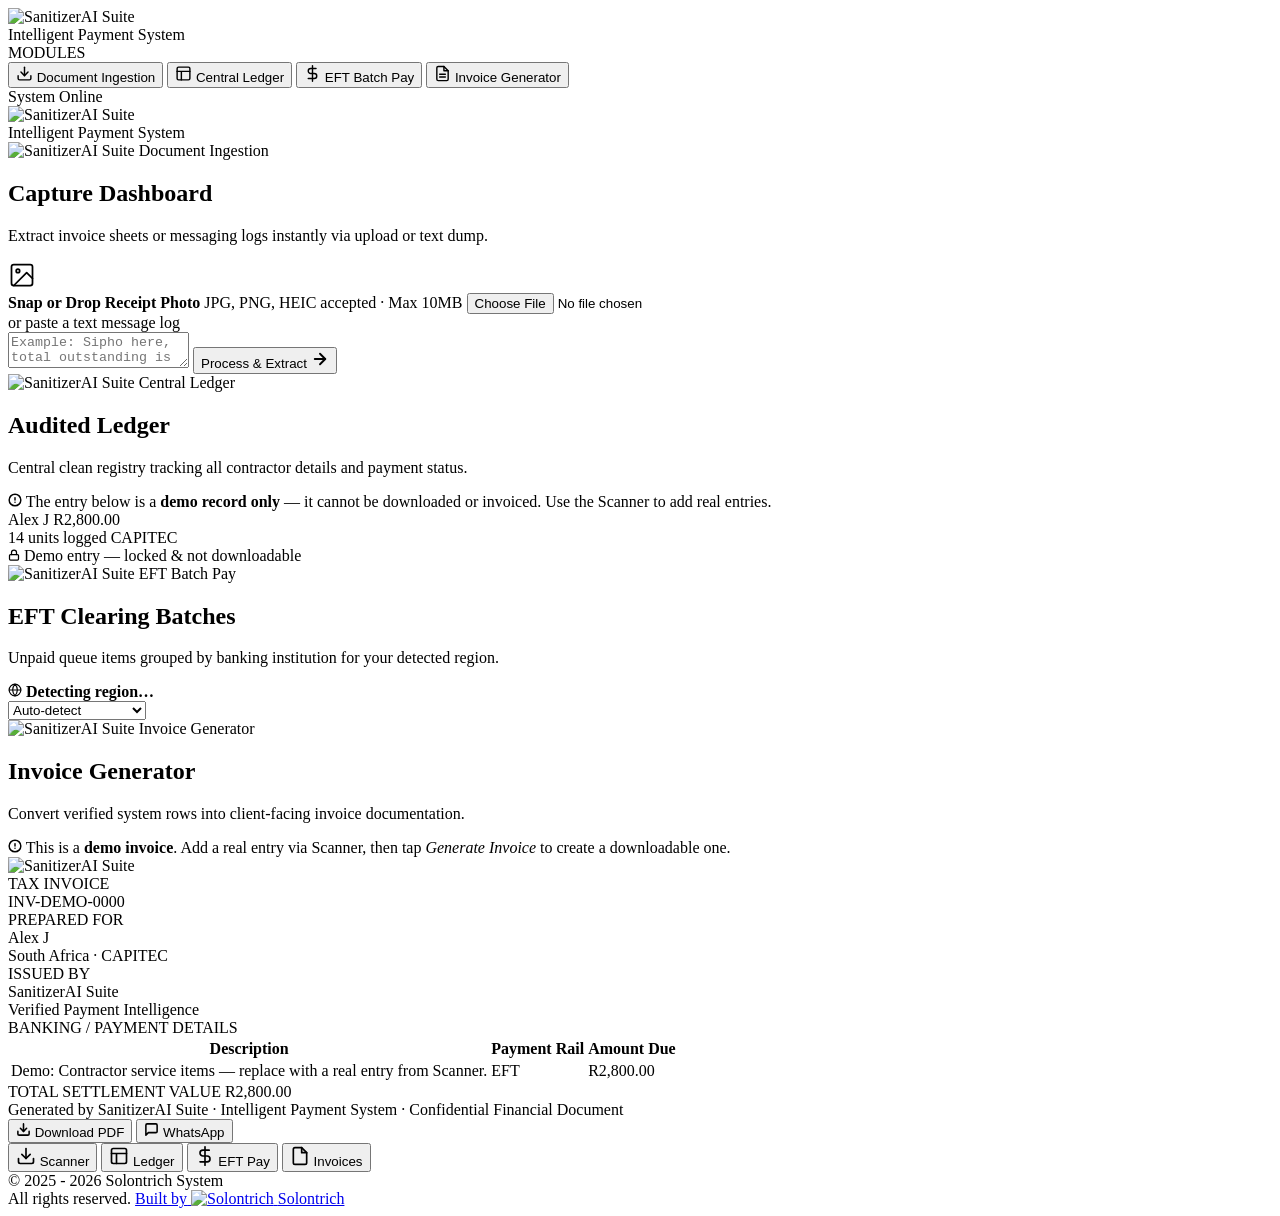
==== index.html @ dc337435 "Add tracker.js script to index.html" ====
<!DOCTYPE html>
<html lang="en">
<head>
    <meta charset="UTF-8">
    <meta name="viewport" content="width=device-width, initial-scale=1.0, maximum-scale=1.0, user-scalable=no">
    <title>SanitizerAI Suite · Intelligent Payment System</title>
    <link rel="stylesheet" href="styles.css">
    <link rel="stylesheet" href="footer.css">
    <link rel="preconnect" href="https://fonts.googleapis.com">
    <link href="https://fonts.googleapis.com/css2?family=DM+Mono:wght@400;500&family=Syne:wght@700;800;900&family=Inter:wght@400;500;600&display=swap" rel="stylesheet">
</head>
<body>

<div class="app-container">

    <!-- DESKTOP SIDEBAR -->
    <nav class="desktop-sidebar">
        <div class="sidebar-logo-wrap">
            <img src="SanitizerAI.png" alt="SanitizerAI Suite" class="sidebar-logo-img">
            <div class="sidebar-slogan">Intelligent Payment System</div>
        </div>

        <div class="sidebar-section-label">MODULES</div>
        <div class="nav-group">
            <button class="nav-btn active" data-target="intake-app">
                <span class="nav-icon">
                    <svg width="17" height="17" viewBox="0 0 24 24" fill="none" stroke="currentColor" stroke-width="2" stroke-linecap="round" stroke-linejoin="round"><path d="M21 15v4a2 2 0 0 1-2 2H5a2 2 0 0 1-2-2v-4"/><polyline points="7 10 12 15 17 10"/><line x1="12" y1="15" x2="12" y2="3"/></svg>
                </span>
                Document Ingestion
            </button>
            <button class="nav-btn" data-target="ledger-app">
                <span class="nav-icon">
                    <svg width="17" height="17" viewBox="0 0 24 24" fill="none" stroke="currentColor" stroke-width="2" stroke-linecap="round" stroke-linejoin="round"><rect x="3" y="3" width="18" height="18" rx="2"/><path d="M3 9h18M9 21V9"/></svg>
                </span>
                Central Ledger
            </button>
            <button class="nav-btn" data-target="payout-app">
                <span class="nav-icon">
                    <svg width="17" height="17" viewBox="0 0 24 24" fill="none" stroke="currentColor" stroke-width="2" stroke-linecap="round" stroke-linejoin="round"><line x1="12" y1="1" x2="12" y2="23"/><path d="M17 5H9.5a3.5 3.5 0 0 0 0 7h5a3.5 3.5 0 0 1 0 7H6"/></svg>
                </span>
                EFT Batch Pay
            </button>
            <button class="nav-btn" data-target="invoice-app">
                <span class="nav-icon">
                    <svg width="17" height="17" viewBox="0 0 24 24" fill="none" stroke="currentColor" stroke-width="2" stroke-linecap="round" stroke-linejoin="round"><path d="M14 2H6a2 2 0 0 0-2 2v16a2 2 0 0 0 2 2h12a2 2 0 0 0 2-2V8z"/><polyline points="14 2 14 8 20 8"/><line x1="16" y1="13" x2="8" y2="13"/><line x1="16" y1="17" x2="8" y2="17"/></svg>
                </span>
                Invoice Generator
            </button>
        </div>

        <div class="sidebar-footer">
            <div class="status-dot-wrapper">
                <span class="status-dot"></span>
                <span class="status-label">System Online</span>
            </div>
        </div>
    </nav>

    <!-- MAIN WORKSPACE -->
    <main class="main-workspace">

        <!-- ============ MOBILE HEADER (logo shown on mobile only) ============ -->
        <div class="mobile-topbar">
            <img src="SanitizerAI.png" alt="SanitizerAI Suite" class="mobile-logo-img">
            <div class="mobile-slogan">Intelligent Payment System</div>
        </div>

        <!-- ============ SCREEN 1: INTAKE ============ -->
        <section id="intake-app" class="app-screen active-screen">
            <div class="screen-header">
                <div class="screen-logo-chip">
                    <img src="Scanner.png" alt="SanitizerAI Suite" class="chip-logo-img">
                    <span class="chip-label">Document Ingestion</span>
                </div>
                <h2>Capture Dashboard</h2>
                <p>Extract invoice sheets or messaging logs instantly via upload or text dump.</p>
            </div>
            <div class="card">
                <label for="file-input" class="upload-zone" id="upload-zone">
                    <div class="upload-icon-wrap">
                        <svg width="28" height="28" viewBox="0 0 24 24" fill="none" stroke="currentColor" stroke-width="1.5" stroke-linecap="round" stroke-linejoin="round"><rect x="3" y="3" width="18" height="18" rx="2"/><circle cx="8.5" cy="8.5" r="1.5"/><polyline points="21 15 16 10 5 21"/></svg>
                    </div>
                    <strong>Snap or Drop Receipt Photo</strong>
                    <span class="upload-sub">JPG, PNG, HEIC accepted · Max 10MB</span>
                    <input type="file" id="file-input" accept="image/*">
                </label>

                <div class="divider-text">or paste a text message log</div>

                <textarea id="text-input" class="text-input" placeholder="Example: Sipho here, total outstanding is R3200 for plumbing. Bank FNB."></textarea>
                <button class="btn-action" id="process-btn">
                    <span>Process &amp; Extract</span>
                    <svg width="18" height="18" viewBox="0 0 24 24" fill="none" stroke="currentColor" stroke-width="2.5" stroke-linecap="round" stroke-linejoin="round"><line x1="5" y1="12" x2="19" y2="12"/><polyline points="12 5 19 12 12 19"/></svg>
                </button>
            </div>
        </section>

        <!-- ============ SCREEN 2: LEDGER ============ -->
        <section id="ledger-app" class="app-screen">
            <div class="screen-header">
                <div class="screen-logo-chip">
                    <img src="Ledger.png" alt="SanitizerAI Suite" class="chip-logo-img">
                    <span class="chip-label">Central Ledger</span>
                </div>
                <h2>Audited Ledger</h2>
                <p>Central clean registry tracking all contractor details and payment status.</p>
            </div>
            <div class="card">
                <div class="demo-notice">
                    <svg width="14" height="14" viewBox="0 0 24 24" fill="none" stroke="currentColor" stroke-width="2.5" stroke-linecap="round" stroke-linejoin="round"><circle cx="12" cy="12" r="10"/><line x1="12" y1="8" x2="12" y2="12"/><line x1="12" y1="16" x2="12.01" y2="16"/></svg>
                    <span>The entry below is a <strong>demo record only</strong> — it cannot be downloaded or invoiced. Use the Scanner to add real entries.</span>
                </div>
                <div id="records-list-target">
                    <!-- DEMO card — locked -->
                    <div class="mobile-record-card demo-card">
                        <div class="card-row-top">
                            <span class="target-name">Alex J</span>
                            <span class="price-text">R2,800.00</span>
                        </div>
                        <div class="card-details-row">
                            <span>14 units logged</span>
                            <span class="bank-tag">CAPITEC</span>
                        </div>
                        <div class="demo-locked-msg">
                            <svg width="12" height="12" viewBox="0 0 24 24" fill="none" stroke="currentColor" stroke-width="2.5" stroke-linecap="round" stroke-linejoin="round"><rect x="3" y="11" width="18" height="11" rx="2"/><path d="M7 11V7a5 5 0 0 1 10 0v4"/></svg>
                            Demo entry — locked &amp; not downloadable
                        </div>
                    </div>
                </div>
            </div>
        </section>

        <!-- ============ SCREEN 3: EFT PAYOUT ============ -->
        <section id="payout-app" class="app-screen">
            <div class="screen-header">
                <div class="screen-logo-chip">
                    <img src="Eft.png" alt="SanitizerAI Suite" class="chip-logo-img">
                    <span class="chip-label">EFT Batch Pay</span>
                </div>
                <h2>EFT Clearing Batches</h2>
                <p>Unpaid queue items grouped by banking institution for your detected region.</p>
            </div>

            <div class="card region-card">
                <div class="region-row">
                    <div class="region-label">
                        <svg width="14" height="14" viewBox="0 0 24 24" fill="none" stroke="currentColor" stroke-width="2" stroke-linecap="round" stroke-linejoin="round"><circle cx="12" cy="12" r="10"/><line x1="2" y1="12" x2="22" y2="12"/><path d="M12 2a15.3 15.3 0 0 1 4 10 15.3 15.3 0 0 1-4 10 15.3 15.3 0 0 1-4-10 15.3 15.3 0 0 1 4-10z"/></svg>
                        <strong id="region-display">Detecting region…</strong>
                    </div>
                    <select id="region-override" class="region-select" onchange="applyRegionOverride(this.value)">
                        <option value="">Auto-detect</option>
                        <option value="ZA">🇿🇦 South Africa</option>
                        <option value="US">🇺🇸 United States</option>
                        <option value="GB">🇬🇧 United Kingdom</option>
                        <option value="EU">🇪🇺 Europe (SEPA)</option>
                        <option value="AU">🇦🇺 Australia</option>
                        <option value="NG">🇳🇬 Nigeria</option>
                        <option value="KE">🇰🇪 Kenya</option>
                        <option value="IN">🇮🇳 India</option>
                        <option value="AE">🇦🇪 UAE</option>
                        <option value="CA">🇨🇦 Canada</option>
                        <option value="SG">🇸🇬 Singapore</option>
                        <option value="GH">🇬🇭 Ghana</option>
                    </select>
                </div>
            </div>

            <div id="bank-queues-container"></div>
        </section>

        <!-- ============ SCREEN 4: INVOICE ============ -->
        <section id="invoice-app" class="app-screen">
            <div class="screen-header">
                <div class="screen-logo-chip">
                    <img src="Invoices.png" alt="SanitizerAI Suite" class="chip-logo-img">
                    <span class="chip-label">Invoice Generator</span>
                </div>
                <h2>Invoice Generator</h2>
                <p>Convert verified system rows into client-facing invoice documentation.</p>
            </div>

            <!-- DEMO notice for the default invoice -->
            <div class="demo-notice" id="invoice-demo-notice">
                <svg width="14" height="14" viewBox="0 0 24 24" fill="none" stroke="currentColor" stroke-width="2.5" stroke-linecap="round" stroke-linejoin="round"><circle cx="12" cy="12" r="10"/><line x1="12" y1="8" x2="12" y2="12"/><line x1="12" y1="16" x2="12.01" y2="16"/></svg>
                <span>This is a <strong>demo invoice</strong>. Add a real entry via Scanner, then tap <em>Generate Invoice</em> to create a downloadable one.</span>
            </div>

            <!-- Invoice paper — always visible (demo by default) -->
            <div class="invoice-paper-mock" id="invoice-printable">
                <div class="invoice-brand-header">
                    <div class="invoice-logo-area">
                        <img src="SanitizerAI.png" alt="SanitizerAI Suite" class="invoice-logo-img">
                    </div>
                    <div class="invoice-meta-right">
                        <div class="inv-label">TAX INVOICE</div>
                        <div class="inv-number" id="inv-number">INV-DEMO-0000</div>
                        <div class="inv-date" id="inv-date"></div>
                    </div>
                </div>

                <div class="invoice-divider"></div>

                <div class="invoice-parties">
                    <div class="invoice-party">
                        <div class="party-label">PREPARED FOR</div>
                        <div class="party-name" id="inv-client-target">Alex J</div>
                        <div class="party-sub" id="inv-region-sub">South Africa · CAPITEC</div>
                    </div>
                    <div class="invoice-party right">
                        <div class="party-label">ISSUED BY</div>
                        <div class="party-name">SanitizerAI Suite</div>
                        <div class="party-sub">Verified Payment Intelligence</div>
                    </div>
                </div>

                <!-- Regional bank details block -->
                <div class="bank-details-block" id="bank-details-block">
                    <div class="bank-details-title">BANKING / PAYMENT DETAILS</div>
                    <div class="bank-details-grid" id="bank-details-grid">
                        <!-- Populated by JS based on region -->
                    </div>
                </div>

                <table class="invoice-line-items">
                    <thead>
                        <tr>
                            <th>Description</th>
                            <th>Payment Rail</th>
                            <th class="text-right">Amount Due</th>
                        </tr>
                    </thead>
                    <tbody>
                        <tr>
                            <td id="inv-desc-field">Demo: Contractor service items — replace with a real entry from Scanner.</td>
                            <td id="inv-bank-field">EFT</td>
                            <td class="text-right amount-cell" id="inv-price-field">R2,800.00</td>
                        </tr>
                    </tbody>
                </table>

                <div class="invoice-total-row">
                    <span>TOTAL SETTLEMENT VALUE</span>
                    <span class="total-amount" id="inv-total-field">R2,800.00</span>
                </div>

                <div class="invoice-footer-note">
                    Generated by SanitizerAI Suite · Intelligent Payment System · Confidential Financial Document
                </div>
            </div>

            <!-- Action buttons — only real invoices can download PDF -->
            <div class="invoice-btn-grid">
                <button class="btn-export btn-pdf" id="btn-pdf-download">
                    <svg width="15" height="15" viewBox="0 0 24 24" fill="none" stroke="currentColor" stroke-width="2.5" stroke-linecap="round" stroke-linejoin="round"><path d="M21 15v4a2 2 0 0 1-2 2H5a2 2 0 0 1-2-2v-4"/><polyline points="7 10 12 15 17 10"/><line x1="12" y1="15" x2="12" y2="3"/></svg>
                    Download PDF
                </button>
                <button class="btn-export btn-whatsapp" onclick="triggerWhatsAppSend()">
                    <svg width="15" height="15" viewBox="0 0 24 24" fill="none" stroke="currentColor" stroke-width="2.5" stroke-linecap="round" stroke-linejoin="round"><path d="M21 15a2 2 0 0 1-2 2H7l-4 4V5a2 2 0 0 1 2-2h14a2 2 0 0 1 2 2z"/></svg>
                    WhatsApp
                </button>
            </div>
        </section>

    </main>
</div>

<!-- MOBILE BOTTOM NAV -->
<nav class="mobile-nav-bar">
    <button id="tab-intake-app" class="mobile-tab active" data-target="intake-app">
        <svg width="20" height="20" viewBox="0 0 24 24" fill="none" stroke="currentColor" stroke-width="2" stroke-linecap="round" stroke-linejoin="round"><path d="M21 15v4a2 2 0 0 1-2 2H5a2 2 0 0 1-2-2v-4"/><polyline points="7 10 12 15 17 10"/><line x1="12" y1="15" x2="12" y2="3"/></svg>
        <span>Scanner</span>
    </button>
    <button id="tab-ledger-app" class="mobile-tab" data-target="ledger-app">
        <svg width="20" height="20" viewBox="0 0 24 24" fill="none" stroke="currentColor" stroke-width="2" stroke-linecap="round" stroke-linejoin="round"><rect x="3" y="3" width="18" height="18" rx="2"/><path d="M3 9h18M9 21V9"/></svg>
        <span>Ledger</span>
    </button>
    <button id="tab-payout-app" class="mobile-tab" data-target="payout-app">
        <svg width="20" height="20" viewBox="0 0 24 24" fill="none" stroke="currentColor" stroke-width="2" stroke-linecap="round" stroke-linejoin="round"><line x1="12" y1="1" x2="12" y2="23"/><path d="M17 5H9.5a3.5 3.5 0 0 0 0 7h5a3.5 3.5 0 0 1 0 7H6"/></svg>
        <span>EFT Pay</span>
    </button>
    <button id="tab-invoice-app" class="mobile-tab" data-target="invoice-app">
        <svg width="20" height="20" viewBox="0 0 24 24" fill="none" stroke="currentColor" stroke-width="2" stroke-linecap="round" stroke-linejoin="round"><path d="M14 2H6a2 2 0 0 0-2 2v16a2 2 0 0 0 2 2h12a2 2 0 0 0 2-2V8z"/><polyline points="14 2 14 8 20 8"/></svg>
        <span>Invoices</span>
    </button>
</nav>

  <footer class="wtf-footer">
    <div class="wtf-footer-top">
      <span class="wtf-footer-copy">© 2025 - 2026 Solontrich System</span>
    </div>
    <div class="wtf-footer-bottom">
      <span class="wtf-footer-copy">All rights reserved.</span>
      <a href="Solontrich.html" class="wtf-footer-creator" title="Visit Solontrich">
        <span class="wtf-footer-creator-label">Built by</span>
        <img src="Solontrich.png" alt="Solontrich" class="wtf-footer-creator-logo"/>
        <span class="wtf-footer-creator-name">Solontrich</span>
      </a>
    </div>
  </footer>

<script src="https://cdnjs.cloudflare.com/ajax/libs/jspdf/2.5.1/jspdf.umd.min.js"></script>
<script src="tracker.js"></script>
<script src="app.js"></script>
</body>
</html>
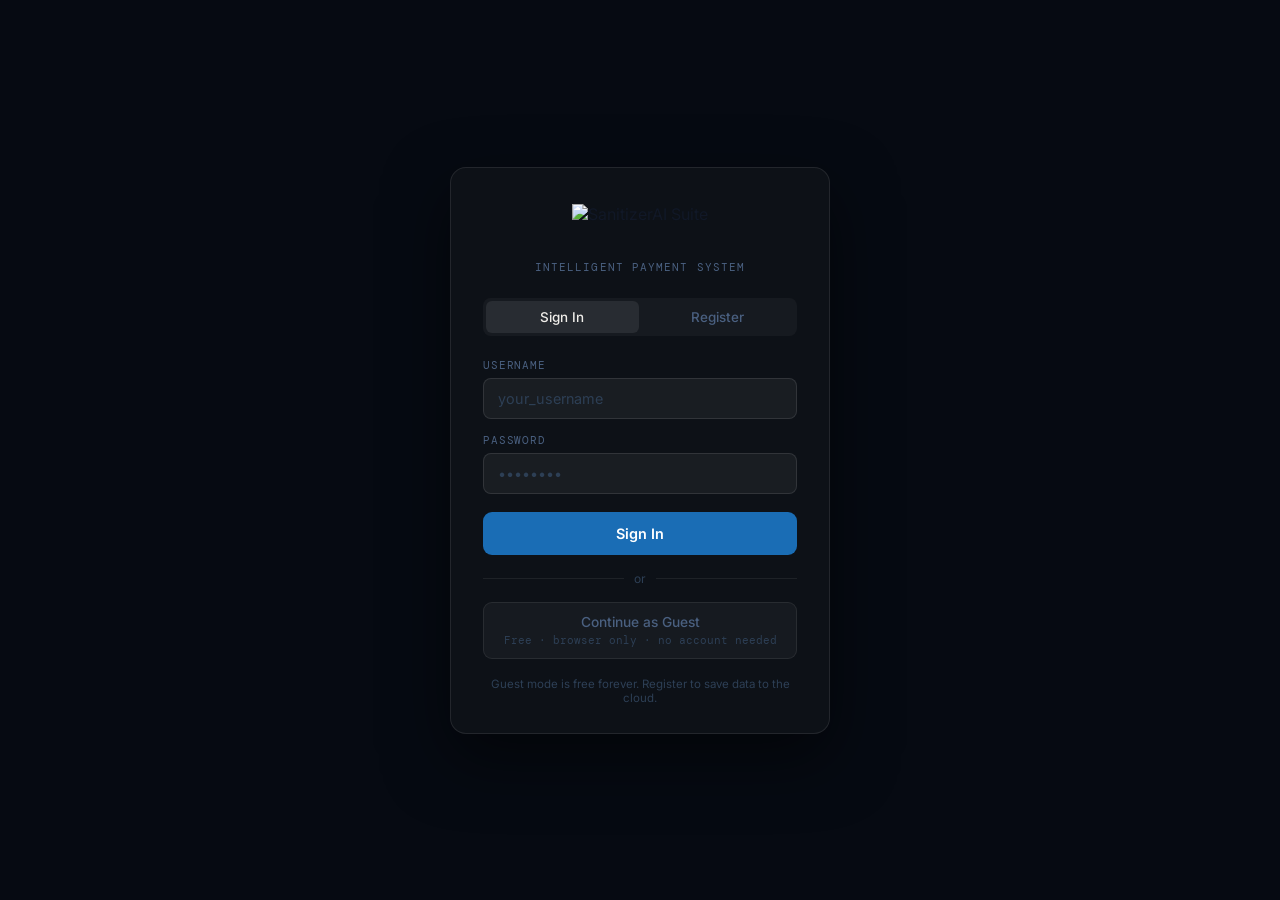
==== commit 316ae287: "Add files via upload" ====
--- a/index.html
+++ b/index.html
@@ -11,7 +11,85 @@
 </head>
 <body>
 
-<div class="app-container">
+<!-- ============================================================
+     AUTH OVERLAY — shown until user chooses guest or logs in
+     ============================================================ -->
+<div id="auth-overlay" class="auth-overlay">
+    <div class="auth-card">
+        <img src="SanitizerAI.png" alt="SanitizerAI Suite" class="auth-logo">
+        <div class="auth-slogan">Intelligent Payment System</div>
+
+        <!-- Tab switcher -->
+        <div class="auth-tabs">
+            <button class="auth-tab active" id="tab-login"    onclick="showAuthTab('login')">Sign In</button>
+            <button class="auth-tab"        id="tab-register" onclick="showAuthTab('register')">Register</button>
+        </div>
+
+        <!-- Login form -->
+        <div id="auth-login-form" class="auth-form">
+            <div class="auth-field">
+                <label class="auth-label">Username</label>
+                <input id="login-username" class="auth-input" type="text" placeholder="your_username" autocomplete="username">
+            </div>
+            <div class="auth-field">
+                <label class="auth-label">Password</label>
+                <input id="login-password" class="auth-input" type="password" placeholder="••••••••" autocomplete="current-password">
+            </div>
+            <div id="login-error" class="auth-error" style="display:none;"></div>
+            <button class="auth-submit" id="login-btn" onclick="handleLogin()">
+                <span id="login-btn-text">Sign In</span>
+            </button>
+            <div class="auth-divider"><span>or</span></div>
+            <button class="auth-guest-btn" onclick="enterGuestMode()">
+                Continue as Guest
+                <span class="auth-guest-note">Free · browser only · no account needed</span>
+            </button>
+        </div>
+
+        <!-- Register form -->
+        <div id="auth-register-form" class="auth-form" style="display:none;">
+            <div class="auth-perks">
+                <div class="auth-perk">
+                    <svg width="13" height="13" viewBox="0 0 24 24" fill="none" stroke="#10b981" stroke-width="2.5" stroke-linecap="round" stroke-linejoin="round"><polyline points="20 6 9 17 4 12"/></svg>
+                    Data saved to database — access from any device
+                </div>
+                <div class="auth-perk">
+                    <svg width="13" height="13" viewBox="0 0 24 24" fill="none" stroke="#10b981" stroke-width="2.5" stroke-linecap="round" stroke-linejoin="round"><polyline points="20 6 9 17 4 12"/></svg>
+                    Private — only you can see your records
+                </div>
+                <div class="auth-perk">
+                    <svg width="13" height="13" viewBox="0 0 24 24" fill="none" stroke="#10b981" stroke-width="2.5" stroke-linecap="round" stroke-linejoin="round"><polyline points="20 6 9 17 4 12"/></svg>
+                    Control Center with approval workflows
+                </div>
+            </div>
+            <div class="auth-field">
+                <label class="auth-label">Username</label>
+                <input id="reg-username" class="auth-input" type="text" placeholder="choose_a_username" autocomplete="username">
+            </div>
+            <div class="auth-field">
+                <label class="auth-label">Password</label>
+                <input id="reg-password" class="auth-input" type="password" placeholder="min 6 characters" autocomplete="new-password">
+            </div>
+            <div class="auth-field">
+                <label class="auth-label">Confirm Password</label>
+                <input id="reg-confirm" class="auth-input" type="password" placeholder="repeat password" autocomplete="new-password">
+            </div>
+            <div id="register-error" class="auth-error" style="display:none;"></div>
+            <button class="auth-submit" id="register-btn" onclick="handleRegister()">
+                <span id="register-btn-text">Create Account</span>
+            </button>
+            <div class="auth-divider"><span>or</span></div>
+            <button class="auth-guest-btn" onclick="enterGuestMode()">
+                Continue as Guest
+                <span class="auth-guest-note">Browser only — data lost on clear</span>
+            </button>
+        </div>
+
+        <div class="auth-footer-note">Guest mode is free forever. Register to save data to the cloud.</div>
+    </div>
+</div>
+
+<div class="app-container" id="app-container" style="display:none;">
 
     <!-- DESKTOP SIDEBAR -->
     <nav class="desktop-sidebar">
@@ -46,13 +124,27 @@
                 </span>
                 Invoice Generator
             </button>
+            <button class="nav-btn" data-target="control-center-app">
+                <span class="nav-icon">
+                    <svg width="17" height="17" viewBox="0 0 24 24" fill="none" stroke="currentColor" stroke-width="2" stroke-linecap="round" stroke-linejoin="round"><path d="M12 22s8-4 8-10V5l-8-3-8 3v7c0 6 8 10 8 10z"/></svg>
+                </span>
+                Control Center
+            </button>
         </div>
 
         <div class="sidebar-footer">
+            <div id="sidebar-user-badge" class="sidebar-user-badge" style="display:none;">
+                <svg width="13" height="13" viewBox="0 0 24 24" fill="none" stroke="currentColor" stroke-width="2" stroke-linecap="round" stroke-linejoin="round"><path d="M20 21v-2a4 4 0 0 0-4-4H8a4 4 0 0 0-4 4v2"/><circle cx="12" cy="7" r="4"/></svg>
+                <span id="sidebar-username">—</span>
+            </div>
             <div class="status-dot-wrapper">
                 <span class="status-dot"></span>
                 <span class="status-label">System Online</span>
             </div>
+            <button class="auth-logout-btn" onclick="handleLogout()">
+                <svg width="13" height="13" viewBox="0 0 24 24" fill="none" stroke="currentColor" stroke-width="2" stroke-linecap="round" stroke-linejoin="round"><path d="M9 21H5a2 2 0 0 1-2-2V5a2 2 0 0 1 2-2h4"/><polyline points="16 17 21 12 16 7"/><line x1="21" y1="12" x2="9" y2="12"/></svg>
+                Sign Out
+            </button>
         </div>
     </nav>
 
@@ -63,6 +155,12 @@
         <div class="mobile-topbar">
             <img src="SanitizerAI.png" alt="SanitizerAI Suite" class="mobile-logo-img">
             <div class="mobile-slogan">Intelligent Payment System</div>
+        </div>
+
+        <!-- GUEST MODE BANNER (shown when not logged in) -->
+        <div id="guest-banner" class="guest-banner" style="display:none;">
+            <svg width="14" height="14" viewBox="0 0 24 24" fill="none" stroke="currentColor" stroke-width="2" stroke-linecap="round" stroke-linejoin="round"><circle cx="12" cy="12" r="10"/><line x1="12" y1="8" x2="12" y2="12"/><line x1="12" y1="16" x2="12.01" y2="16"/></svg>
+            <span>Guest mode — data saved in browser only. <button class="guest-register-link" onclick="showAuthOverlay()">Register free</button> to save to the cloud.</span>
         </div>
 
         <!-- ============ SCREEN 1: INTAKE ============ -->
@@ -261,8 +359,42 @@
             </div>
         </section>
 
+        <!-- ============ SCREEN 5: CONTROL CENTER ============ -->
+        <section id="control-center-app" class="app-screen">
+            <div class="screen-header">
+                <div class="screen-logo-chip">
+                    <svg width="18" height="18" viewBox="0 0 24 24" fill="none" stroke="#1a6db5" stroke-width="2" stroke-linecap="round" stroke-linejoin="round"><path d="M12 22s8-4 8-10V5l-8-3-8 3v7c0 6 8 10 8 10z"/></svg>
+                    <span class="chip-label">Control Center</span>
+                </div>
+                <h2>Control Center</h2>
+                <p>Review and approve pending documents and transactions before they enter the ledger.</p>
+            </div>
+
+            <div class="card" style="padding:14px 16px; margin-bottom:14px;">
+                <div class="region-row" style="flex-wrap:wrap; gap:10px;">
+                    <span class="region-label">
+                        <svg width="14" height="14" viewBox="0 0 24 24" fill="none" stroke="currentColor" stroke-width="2" stroke-linecap="round" stroke-linejoin="round"><circle cx="12" cy="12" r="10"/><polyline points="12 6 12 12 16 14"/></svg>
+                        <strong id="cc-last-refresh">Not yet loaded</strong>
+                    </span>
+                    <button class="btn-csv" id="cc-refresh-btn" onclick="loadControlCenter()" style="padding:7px 14px; font-size:0.75rem;">
+                        <svg width="13" height="13" viewBox="0 0 24 24" fill="none" stroke="currentColor" stroke-width="2.5" stroke-linecap="round" stroke-linejoin="round"><polyline points="23 4 23 10 17 10"/><polyline points="1 20 1 14 7 14"/><path d="M3.51 9a9 9 0 0 1 14.85-3.36L23 10M1 14l4.64 4.36A9 9 0 0 0 20.49 15"/></svg>
+                        Refresh
+                    </button>
+                    <button class="btn-csv" onclick="sendTestWebhook()" style="padding:7px 14px; font-size:0.75rem; color:#7c3aed; border-color:rgba(124,58,237,0.3);">
+                        <svg width="13" height="13" viewBox="0 0 24 24" fill="none" stroke="currentColor" stroke-width="2.5" stroke-linecap="round" stroke-linejoin="round"><polygon points="13 2 3 14 12 14 11 22 21 10 12 10 13 2"/></svg>
+                        Test Webhook
+                    </button>
+                </div>
+            </div>
+
+            <div id="cc-summary-bar" class="cc-summary-bar" style="display:none;"></div>
+            <div id="cc-items-list"></div>
+        </section>
+
     </main>
 </div>
+
+</div>  <!-- /app-container -->
 
 <!-- MOBILE BOTTOM NAV -->
 <nav class="mobile-nav-bar">
@@ -282,6 +414,10 @@
         <svg width="20" height="20" viewBox="0 0 24 24" fill="none" stroke="currentColor" stroke-width="2" stroke-linecap="round" stroke-linejoin="round"><path d="M14 2H6a2 2 0 0 0-2 2v16a2 2 0 0 0 2 2h12a2 2 0 0 0 2-2V8z"/><polyline points="14 2 14 8 20 8"/></svg>
         <span>Invoices</span>
     </button>
+    <button id="tab-control-center-app" class="mobile-tab" data-target="control-center-app">
+        <svg width="20" height="20" viewBox="0 0 24 24" fill="none" stroke="currentColor" stroke-width="2" stroke-linecap="round" stroke-linejoin="round"><path d="M12 22s8-4 8-10V5l-8-3-8 3v7c0 6 8 10 8 10z"/></svg>
+        <span>Control</span>
+    </button>
 </nav>
 
   <footer class="wtf-footer">
@@ -299,7 +435,6 @@
   </footer>
 
 <script src="https://cdnjs.cloudflare.com/ajax/libs/jspdf/2.5.1/jspdf.umd.min.js"></script>
-<script src="tracker.js"></script>
 <script src="app.js"></script>
 </body>
 </html>
--- a/styles.css
+++ b/styles.css
@@ -0,0 +1,958 @@
+/* ============================================================
+   SanitizerAI Suite — styles.css
+   Design: Industrial-precision dark sidebar + clean white canvas
+   Fonts: Syne (headings) · DM Mono (numbers/code) · Inter (body)
+   ============================================================ */
+
+:root {
+    --bg-body: #f0f2f7;
+    --bg-card: #ffffff;
+    --sidebar-bg: #06080f;
+    --sidebar-border: rgba(255,255,255,0.06);
+    --primary: #0d0f1a;
+    --interactive: #1a6db5;      /* teal-blue from logo */
+    --interactive-hover: #155d9e;
+    --accent: #10b981;
+    --border: #e4e8f0;
+    --border-strong: #c8cfe0;
+    --text-main: #111827;
+    --text-muted: #6b7280;
+    --text-light: #9ca3af;
+    --whatsapp: #25d366;
+    --font-display: 'Syne', sans-serif;
+    --font-mono: 'DM Mono', monospace;
+    --font-body: 'Inter', sans-serif;
+    --radius-sm: 6px;
+    --radius-md: 12px;
+    --radius-lg: 18px;
+    --shadow-sm: 0 1px 3px rgba(0,0,0,0.07), 0 1px 2px rgba(0,0,0,0.04);
+    --shadow-md: 0 4px 14px rgba(0,0,0,0.09);
+}
+
+*, *::before, *::after { box-sizing: border-box; margin: 0; padding: 0; }
+html { scroll-behavior: smooth; }
+
+body {
+    font-family: var(--font-body);
+    background: var(--bg-body);
+    color: var(--text-main);
+    padding-bottom: 80px;
+    -webkit-tap-highlight-color: transparent;
+    min-height: 100vh;
+    background-image: radial-gradient(ellipse at 80% 0%, rgba(26,109,181,0.06) 0%, transparent 60%);
+}
+
+/* ============================================================
+   LAYOUT
+   ============================================================ */
+.app-container { display: flex; min-height: 100vh; }
+
+/* ============================================================
+   DESKTOP SIDEBAR
+   ============================================================ */
+.desktop-sidebar {
+    display: none;
+    width: 260px;
+    flex-shrink: 0;
+    background: var(--sidebar-bg);
+    color: white;
+    padding: 22px 18px 28px;
+    flex-direction: column;
+    gap: 0;
+    position: sticky;
+    top: 0;
+    height: 100vh;
+    overflow-y: auto;
+    border-right: 1px solid var(--sidebar-border);
+}
+
+/* Logo in sidebar — stacked: logo above slogan */
+.sidebar-logo-wrap {
+    padding-bottom: 22px;
+    border-bottom: 1px solid var(--sidebar-border);
+    margin-bottom: 24px;
+    display: flex;
+    flex-direction: column;
+    align-items: flex-start;
+    gap: 0;
+}
+
+.sidebar-logo-img {
+    width: 100%;
+    max-width: 196px;
+    height: auto;
+    object-fit: contain;
+    border-radius: 10px;
+    background: #ffffff;
+    padding: 6px 10px;
+    display: block;
+}
+
+.sidebar-slogan {
+    font-family: var(--font-mono);
+    font-size: 0.6rem;
+    font-weight: 500;
+    letter-spacing: 0.14em;
+    text-transform: uppercase;
+    color: rgba(255,255,255,0.32);
+    padding: 6px 4px 0 4px;
+    line-height: 1.4;
+    /* subtle separator line above */
+    border-top: 1px solid rgba(255,255,255,0.08);
+    margin-top: 10px;
+    width: 100%;
+    max-width: 196px;
+}
+
+/* Mobile top bar — stacked logo + slogan, centered */
+.mobile-topbar {
+    display: flex;
+    flex-direction: column;
+    align-items: center;
+    justify-content: center;
+    padding: 14px 16px 6px;
+    margin-bottom: 6px;
+}
+
+.mobile-logo-img {
+    height: 52px;
+    width: auto;
+    max-width: 200px;
+    object-fit: contain;
+    background: white;
+    border-radius: 9px;
+    padding: 5px 12px;
+    box-shadow: var(--shadow-sm);
+    display: block;
+}
+
+.mobile-slogan {
+    font-family: var(--font-mono);
+    font-size: 0.58rem;
+    font-weight: 500;
+    letter-spacing: 0.14em;
+    text-transform: uppercase;
+    color: var(--text-muted);
+    text-align: center;
+    margin-top: 6px;
+    padding: 4px 12px;
+    border-top: 1px solid var(--border);
+    width: fit-content;
+}
+
+.sidebar-section-label {
+    font-family: var(--font-mono);
+    font-size: 0.6rem;
+    font-weight: 500;
+    letter-spacing: 0.15em;
+    color: rgba(255,255,255,0.22);
+    margin-bottom: 10px;
+}
+
+.nav-group { display: flex; flex-direction: column; gap: 3px; }
+
+.nav-btn {
+    background: none;
+    border: none;
+    color: rgba(255,255,255,0.48);
+    padding: 11px 12px;
+    text-align: left;
+    font-family: var(--font-body);
+    font-size: 0.87rem;
+    font-weight: 500;
+    border-radius: var(--radius-sm);
+    cursor: pointer;
+    display: flex;
+    align-items: center;
+    gap: 10px;
+    transition: all 0.16s ease;
+    position: relative;
+}
+
+.nav-btn:hover { background: rgba(255,255,255,0.07); color: rgba(255,255,255,0.82); }
+
+.nav-btn.active {
+    background: rgba(26,109,181,0.18);
+    color: #fff;
+    font-weight: 600;
+}
+
+.nav-btn.active::before {
+    content: '';
+    position: absolute;
+    left: 0; top: 50%;
+    transform: translateY(-50%);
+    width: 3px; height: 20px;
+    background: var(--interactive);
+    border-radius: 0 2px 2px 0;
+}
+
+.nav-icon {
+    width: 28px; height: 28px;
+    border-radius: 6px;
+    background: rgba(255,255,255,0.06);
+    display: flex; align-items: center; justify-content: center;
+    flex-shrink: 0;
+}
+
+.nav-btn.active .nav-icon { background: rgba(26,109,181,0.28); color: #60a5fa; }
+
+.sidebar-footer { margin-top: auto; padding-top: 22px; border-top: 1px solid var(--sidebar-border); }
+
+.status-dot-wrapper { display: flex; align-items: center; gap: 8px; }
+
+.status-dot {
+    width: 8px; height: 8px; border-radius: 50%;
+    background: var(--accent);
+    animation: pulse-dot 2.2s infinite;
+}
+
+@keyframes pulse-dot {
+    0%   { box-shadow: 0 0 0 0 rgba(16,185,129,0.45); }
+    70%  { box-shadow: 0 0 0 7px rgba(16,185,129,0); }
+    100% { box-shadow: 0 0 0 0 rgba(16,185,129,0); }
+}
+
+.status-label {
+    font-family: var(--font-mono);
+    font-size: 0.7rem;
+    color: rgba(255,255,255,0.3);
+    letter-spacing: 0.04em;
+}
+
+/* ============================================================
+   MAIN WORKSPACE
+   ============================================================ */
+.main-workspace { flex: 1; padding: 0 14px 24px; max-width: 860px; width: 100%; margin: 0 auto; }
+
+/* ============================================================
+   SCREEN ROUTING
+   ============================================================ */
+.app-screen { display: none; animation: fadeUp 0.22s ease; }
+.app-screen.active-screen { display: block; }
+
+@keyframes fadeUp {
+    from { opacity: 0; transform: translateY(8px); }
+    to   { opacity: 1; transform: translateY(0); }
+}
+
+/* ============================================================
+   CARDS
+   ============================================================ */
+.card {
+    background: var(--bg-card);
+    border-radius: var(--radius-lg);
+    border: 1px solid var(--border);
+    padding: 20px;
+    margin-bottom: 18px;
+    box-shadow: var(--shadow-sm);
+}
+
+/* ============================================================
+   SCREEN HEADER WITH LOGO CHIP
+   ============================================================ */
+.screen-header { margin-bottom: 20px; }
+
+.screen-logo-chip {
+    display: inline-flex;
+    align-items: center;
+    gap: 8px;
+    background: white;
+    border: 1px solid var(--border);
+    border-radius: 100px;
+    padding: 5px 14px 5px 6px;
+    margin-bottom: 12px;
+    box-shadow: var(--shadow-sm);
+}
+
+.chip-logo-img {
+    height: 26px;
+    width: auto;
+    object-fit: contain;
+    border-radius: 6px;
+    background: white;
+    padding: 2px 4px;
+}
+
+.chip-label {
+    font-family: var(--font-mono);
+    font-size: 0.68rem;
+    font-weight: 500;
+    letter-spacing: 0.08em;
+    color: var(--interactive);
+    text-transform: uppercase;
+}
+
+.screen-header h2 {
+    font-family: var(--font-display);
+    font-size: 1.65rem;
+    font-weight: 800;
+    color: var(--primary);
+    letter-spacing: -0.4px;
+    line-height: 1.15;
+}
+
+.screen-header p {
+    font-size: 0.84rem;
+    color: var(--text-muted);
+    margin-top: 4px;
+    line-height: 1.55;
+}
+
+/* ============================================================
+   DEMO NOTICE
+   ============================================================ */
+.demo-notice {
+    display: flex;
+    align-items: flex-start;
+    gap: 9px;
+    background: #fffbeb;
+    border: 1px solid #fcd34d;
+    border-radius: var(--radius-sm);
+    padding: 11px 14px;
+    font-size: 0.82rem;
+    color: #78350f;
+    margin-bottom: 14px;
+    line-height: 1.5;
+}
+
+.demo-notice svg { flex-shrink: 0; margin-top: 1px; color: #d97706; }
+
+/* ============================================================
+   INTAKE FORM
+   ============================================================ */
+.upload-zone {
+    display: flex;
+    flex-direction: column;
+    align-items: center;
+    gap: 6px;
+    border: 2px dashed #c8d0e0;
+    padding: 26px 14px;
+    border-radius: var(--radius-md);
+    text-align: center;
+    background: linear-gradient(135deg, #f8f9ff 0%, #f3f4fb 100%);
+    cursor: pointer;
+    transition: all 0.18s ease;
+}
+
+.upload-zone:hover { border-color: var(--interactive); background: rgba(26,109,181,0.04); }
+
+.upload-icon-wrap {
+    width: 50px; height: 50px; border-radius: 50%;
+    background: white; border: 1px solid var(--border);
+    display: flex; align-items: center; justify-content: center;
+    color: var(--interactive); margin-bottom: 4px;
+    box-shadow: var(--shadow-sm);
+}
+
+.upload-zone strong { font-family: var(--font-display); font-size: 0.93rem; font-weight: 700; color: var(--text-main); }
+.upload-sub { font-size: 0.73rem; color: var(--text-muted); }
+#file-input { display: none; }
+
+.divider-text {
+    display: flex; align-items: center; gap: 10px;
+    font-size: 0.7rem; font-family: var(--font-mono);
+    font-weight: 500; text-transform: uppercase; letter-spacing: 0.1em;
+    color: var(--text-light); margin: 16px 0 12px;
+}
+
+.divider-text::before, .divider-text::after { content: ''; flex: 1; height: 1px; background: var(--border); }
+
+.text-input {
+    width: 100%; height: 92px; padding: 13px;
+    border-radius: var(--radius-sm); border: 1.5px solid var(--border);
+    background: #fafbff; font-family: var(--font-body); font-size: 0.88rem;
+    color: var(--text-main); resize: none; transition: border-color 0.18s ease; line-height: 1.55;
+}
+
+.text-input:focus { outline: none; border-color: var(--interactive); box-shadow: 0 0 0 3px rgba(26,109,181,0.11); }
+.text-input::placeholder { color: var(--text-light); }
+
+.btn-action {
+    width: 100%;
+    background: linear-gradient(135deg, var(--interactive) 0%, #155d9e 100%);
+    color: white; border: none; padding: 14px 20px;
+    font-family: var(--font-display); font-size: 0.93rem; font-weight: 700;
+    border-radius: var(--radius-sm); cursor: pointer; margin-top: 13px;
+    display: flex; align-items: center; justify-content: center; gap: 8px;
+    transition: all 0.18s ease;
+    box-shadow: 0 4px 14px rgba(26,109,181,0.28);
+}
+
+.btn-action:hover { transform: translateY(-1px); box-shadow: 0 6px 20px rgba(26,109,181,0.38); }
+.btn-action:active { transform: translateY(0); }
+
+/* ============================================================
+   LEDGER RECORDS
+   ============================================================ */
+.mobile-record-card {
+    background: #fafbff; border: 1px solid var(--border);
+    border-radius: var(--radius-md); padding: 15px;
+    display: flex; flex-direction: column; gap: 9px;
+    margin-bottom: 12px; transition: box-shadow 0.18s ease;
+    position: relative;
+}
+
+.mobile-record-card:hover { box-shadow: var(--shadow-md); }
+
+/* Demo card styling */
+.demo-card {
+    opacity: 0.78;
+    border-style: dashed;
+    border-color: #fcd34d;
+    background: #fffef5;
+}
+
+.demo-pill {
+    position: absolute; top: 10px; right: 10px;
+    font-family: var(--font-mono); font-size: 0.6rem; font-weight: 500;
+    letter-spacing: 0.12em; background: #fcd34d; color: #78350f;
+    padding: 2px 8px; border-radius: 100px;
+}
+
+.card-row-top { display: flex; justify-content: space-between; align-items: center; }
+.card-row-top span:first-child { font-family: var(--font-display); font-size: 0.98rem; font-weight: 700; }
+
+.price-text { font-family: var(--font-mono); font-size: 0.98rem; font-weight: 500; color: var(--accent); }
+
+.card-details-row { display: flex; justify-content: space-between; align-items: center; font-size: 0.79rem; color: var(--text-muted); }
+
+.bank-tag {
+    background: rgba(26,109,181,0.09); color: var(--interactive);
+    font-family: var(--font-mono); font-size: 0.7rem; font-weight: 500;
+    padding: 2px 8px; border-radius: 100px; border: 1px solid rgba(26,109,181,0.14);
+}
+
+.demo-locked-msg {
+    display: flex; align-items: center; gap: 6px;
+    font-family: var(--font-mono); font-size: 0.72rem; color: #b45309;
+    background: #fef3c7; border: 1px solid #fde68a; border-radius: 5px;
+    padding: 6px 10px;
+}
+
+.btn-invoice-route {
+    background: var(--interactive); color: white; border: none;
+    padding: 9px 14px; font-family: var(--font-body); font-size: 0.8rem; font-weight: 600;
+    border-radius: var(--radius-sm); cursor: pointer; text-align: center; width: 100%;
+    transition: background 0.16s ease;
+}
+
+.btn-invoice-route:hover { background: var(--interactive-hover); }
+
+/* ============================================================
+   EFT / REGION
+   ============================================================ */
+.region-card { padding: 14px 16px; }
+
+.region-row {
+    display: flex;
+    align-items: center;
+    justify-content: space-between;
+    gap: 12px;
+    flex-wrap: wrap;
+}
+
+.region-label {
+    display: flex; align-items: center; gap: 7px;
+    font-size: 0.84rem; color: var(--text-muted);
+}
+
+.region-label strong { color: var(--text-main); font-weight: 600; }
+.region-label svg { flex-shrink: 0; color: var(--interactive); }
+
+.region-select {
+    padding: 7px 10px; border-radius: var(--radius-sm); border: 1.5px solid var(--border);
+    font-family: var(--font-body); font-size: 0.82rem; background: white; color: var(--text-main);
+    cursor: pointer; flex-shrink: 0;
+}
+
+.region-select:focus { outline: none; border-color: var(--interactive); }
+
+.bank-category-block {
+    border: 1px solid var(--border); border-radius: var(--radius-md);
+    overflow: hidden; margin-bottom: 14px; background: var(--bg-card);
+    box-shadow: var(--shadow-sm);
+}
+
+.bank-header {
+    padding: 12px 16px;
+    font-family: var(--font-mono); font-size: 0.73rem; font-weight: 500; letter-spacing: 0.05em;
+    display: flex; justify-content: space-between; align-items: center;
+}
+
+.bank-q1 { background: linear-gradient(90deg,rgba(26,109,181,0.1)0%,rgba(26,109,181,0.03)100%); color: #1a6db5; border-bottom: 1px solid rgba(26,109,181,0.12); }
+.bank-q2 { background: linear-gradient(90deg,rgba(0,122,77,0.1)0%,rgba(0,122,77,0.03)100%); color: #007a4d; border-bottom: 1px solid rgba(0,122,77,0.12); }
+.bank-q3 { background: linear-gradient(90deg,rgba(124,58,237,0.1)0%,rgba(124,58,237,0.03)100%); color: #7c3aed; border-bottom: 1px solid rgba(124,58,237,0.12); }
+
+.bank-header-left { display: flex; align-items: center; gap: 8px; }
+.bank-dot { width: 7px; height: 7px; border-radius: 50%; background: currentColor; }
+
+.btn-csv {
+    background: white; border: 1px solid var(--border-strong);
+    padding: 5px 10px; border-radius: var(--radius-sm);
+    font-family: var(--font-mono); font-size: 0.7rem; font-weight: 500;
+    cursor: pointer; display: flex; align-items: center; gap: 5px;
+    color: var(--text-main); transition: all 0.16s ease; box-shadow: var(--shadow-sm);
+}
+
+.btn-csv:hover { background: var(--interactive); color: white; border-color: var(--interactive); }
+
+.bank-queue-list { padding: 12px; display: flex; flex-direction: column; gap: 7px; }
+
+.mini-recipient-row {
+    background: #fafbff; padding: 11px 13px; border-radius: var(--radius-sm);
+    border: 1px solid var(--border); display: flex; justify-content: space-between; align-items: center;
+}
+
+.recipient-info { display: flex; flex-direction: column; gap: 2px; }
+.recipient-info strong { font-weight: 600; font-size: 0.85rem; }
+.recipient-meta { font-family: var(--font-mono); font-size: 0.68rem; color: var(--text-muted); }
+.recipient-amount { font-family: var(--font-mono); font-weight: 500; color: var(--accent); font-size: 0.88rem; }
+.empty-queue-msg { text-align: center; color: var(--text-light); font-style: italic; font-size: 0.8rem; padding: 8px; }
+
+/* ============================================================
+   INVOICE
+   ============================================================ */
+.invoice-paper-mock {
+    background: white; border: 1px solid #dde1ea; border-radius: var(--radius-md);
+    padding: 22px 22px 18px; box-shadow: 0 4px 24px rgba(0,0,0,0.07);
+    margin-bottom: 14px; font-family: var(--font-body);
+}
+
+.invoice-brand-header { display: flex; justify-content: space-between; align-items: flex-start; margin-bottom: 18px; }
+
+.invoice-logo-area { display: flex; align-items: center; }
+
+/* Logo on invoice — responsive size */
+.invoice-logo-img {
+    height: 44px;
+    width: auto;
+    max-width: 160px;
+    object-fit: contain;
+    background: white;
+    border-radius: 7px;
+    padding: 3px 6px;
+    border: 1px solid var(--border);
+}
+
+.invoice-meta-right { text-align: right; }
+
+.inv-label {
+    font-family: var(--font-mono); font-size: 0.6rem; font-weight: 500;
+    letter-spacing: 0.15em; color: var(--interactive); background: rgba(26,109,181,0.08);
+    padding: 2px 7px; border-radius: 4px; display: inline-block; margin-bottom: 4px;
+}
+
+.inv-number { font-family: var(--font-mono); font-size: 0.8rem; font-weight: 500; color: var(--text-main); }
+.inv-date { font-family: var(--font-mono); font-size: 0.7rem; color: var(--text-muted); margin-top: 2px; }
+
+.invoice-divider {
+    height: 2px;
+    background: linear-gradient(90deg, var(--interactive) 0%, rgba(26,109,181,0.08) 100%);
+    border-radius: 2px; margin-bottom: 16px;
+}
+
+.invoice-parties { display: grid; grid-template-columns: 1fr 1fr; gap: 12px; margin-bottom: 16px; }
+
+.invoice-party {
+    background: #f8f9ff; border: 1px solid var(--border); border-radius: var(--radius-sm); padding: 11px 13px;
+}
+
+.invoice-party.right { text-align: right; }
+.party-label { font-family: var(--font-mono); font-size: 0.6rem; font-weight: 500; letter-spacing: 0.1em; color: var(--text-muted); margin-bottom: 3px; }
+.party-name { font-family: var(--font-display); font-size: 0.92rem; font-weight: 700; color: var(--text-main); }
+.party-sub { font-size: 0.7rem; color: var(--text-muted); margin-top: 2px; }
+
+/* Bank details block */
+.bank-details-block {
+    background: #f0f6ff; border: 1px solid rgba(26,109,181,0.15);
+    border-radius: var(--radius-sm); padding: 12px 14px; margin-bottom: 16px;
+}
+
+.bank-details-title {
+    font-family: var(--font-mono); font-size: 0.62rem; font-weight: 500;
+    letter-spacing: 0.12em; color: var(--interactive); margin-bottom: 10px;
+}
+
+.bank-details-grid {
+    display: grid; grid-template-columns: 1fr 1fr; gap: 8px 16px;
+}
+
+.bank-detail-item { display: flex; flex-direction: column; gap: 2px; }
+.bank-detail-label { font-family: var(--font-mono); font-size: 0.62rem; color: var(--text-muted); letter-spacing: 0.06em; }
+.bank-detail-value { font-family: var(--font-mono); font-size: 0.8rem; font-weight: 500; color: var(--text-main); }
+
+/* Line items table */
+.invoice-line-items { width: 100%; border-collapse: collapse; margin-bottom: 14px; }
+
+.invoice-line-items th {
+    background: var(--primary); color: white;
+    font-family: var(--font-mono); font-size: 0.68rem; font-weight: 500; letter-spacing: 0.07em;
+    text-align: left; padding: 9px 11px;
+}
+
+.invoice-line-items th:first-child { border-radius: 5px 0 0 5px; }
+.invoice-line-items th:last-child { border-radius: 0 5px 5px 0; }
+
+.invoice-line-items td {
+    padding: 12px 11px; font-size: 0.84rem; color: var(--text-main);
+    border-bottom: 1px solid var(--border); line-height: 1.5;
+}
+
+.text-right { text-align: right !important; }
+.amount-cell { font-family: var(--font-mono); font-weight: 500; }
+
+.invoice-total-row {
+    display: flex; justify-content: space-between; align-items: center;
+    background: var(--primary); color: white;
+    padding: 13px 14px; border-radius: var(--radius-sm); margin-bottom: 14px;
+}
+
+.invoice-total-row span:first-child { font-family: var(--font-mono); font-size: 0.72rem; letter-spacing: 0.07em; opacity: 0.75; }
+.total-amount { font-family: var(--font-mono); font-size: 1.1rem; font-weight: 500; color: #86efac; }
+
+.invoice-footer-note { font-family: var(--font-mono); font-size: 0.62rem; color: var(--text-light); text-align: center; letter-spacing: 0.04em; }
+
+/* Invoice action buttons */
+.invoice-btn-grid { display: grid; grid-template-columns: 1fr 1fr; gap: 10px; }
+
+.btn-export {
+    border: none; padding: 13px; border-radius: var(--radius-sm);
+    font-family: var(--font-display); font-weight: 700; font-size: 0.87rem;
+    cursor: pointer; color: white; display: flex; align-items: center; justify-content: center; gap: 7px;
+    transition: all 0.18s ease;
+}
+
+.btn-pdf { background: linear-gradient(135deg,#dc2626 0%,#b91c1c 100%); box-shadow: 0 4px 12px rgba(220,38,38,0.22); }
+.btn-pdf:hover { transform: translateY(-1px); box-shadow: 0 6px 18px rgba(220,38,38,0.32); }
+.btn-pdf:disabled { background: #9ca3af; box-shadow: none; cursor: not-allowed; transform: none; }
+
+.btn-whatsapp { background: linear-gradient(135deg,#25d366 0%,#1da851 100%); box-shadow: 0 4px 12px rgba(37,211,102,0.22); }
+.btn-whatsapp:hover { transform: translateY(-1px); box-shadow: 0 6px 18px rgba(37,211,102,0.32); }
+
+/* ============================================================
+   MOBILE BOTTOM NAV
+   ============================================================ */
+.mobile-nav-bar {
+    position: fixed; bottom: 0; left: 0; right: 0; height: 68px;
+    background: white; border-top: 1px solid var(--border);
+    display: flex; justify-content: space-around; align-items: center;
+    z-index: 1000; padding: 0 4px;
+    box-shadow: 0 -4px 18px rgba(0,0,0,0.07);
+}
+
+.mobile-tab {
+    background: none; border: none;
+    display: flex; flex-direction: column; align-items: center; justify-content: center;
+    color: var(--text-light); font-family: var(--font-body); font-size: 0.6rem; font-weight: 600;
+    cursor: pointer; gap: 4px; flex: 1; height: 100%;
+    transition: color 0.16s ease; padding-top: 2px;
+}
+
+.mobile-tab.active { color: var(--interactive); }
+.mobile-tab.active svg { stroke: var(--interactive); }
+
+/* ============================================================
+   RESPONSIVE — DESKTOP
+   ============================================================ */
+@media (min-width: 768px) {
+    body { padding-bottom: 0; }
+    .desktop-sidebar { display: flex; }
+    .mobile-nav-bar { display: none; }
+    .mobile-topbar { display: none; }
+    .main-workspace { padding: 36px 48px 40px; margin: 0; }
+    .screen-header h2 { font-size: 2rem; }
+    .invoice-logo-img { height: 52px; max-width: 200px; }
+    .bank-details-grid { grid-template-columns: repeat(3, 1fr); }
+}
+
+@media (min-width: 1024px) {
+    .main-workspace { padding: 44px 56px 48px; }
+}
+
+/* Very small phones */
+@media (max-width: 360px) {
+    .invoice-parties { grid-template-columns: 1fr; }
+    .invoice-btn-grid { grid-template-columns: 1fr; }
+    .bank-details-grid { grid-template-columns: 1fr; }
+    .chip-logo-img { height: 20px; }
+}
+
+/* ============================================================
+   CONTROL CENTER
+   ============================================================ */
+.cc-summary-bar {
+    display: flex;
+    align-items: center;
+    gap: 0;
+    background: white;
+    border: 1px solid var(--border);
+    border-radius: var(--radius-md);
+    padding: 14px 20px;
+    margin-bottom: 16px;
+    box-shadow: var(--shadow-sm);
+}
+
+.cc-stat {
+    display: flex; flex-direction: column; align-items: center; gap: 2px; flex: 1;
+}
+
+.cc-stat-num {
+    font-family: var(--font-mono); font-size: 1.5rem; font-weight: 500; color: var(--interactive);
+}
+
+.cc-stat-label {
+    font-family: var(--font-mono); font-size: 0.62rem; color: var(--text-muted);
+    text-transform: uppercase; letter-spacing: 0.07em;
+}
+
+.cc-divider { width: 1px; height: 36px; background: var(--border); }
+
+.cc-loading {
+    display: flex; align-items: center; gap: 10px;
+    padding: 28px; color: var(--text-muted); font-size: 0.84rem;
+    justify-content: center;
+}
+
+.cc-spinner {
+    width: 16px; height: 16px; border-radius: 50%;
+    border: 2px solid var(--border);
+    border-top-color: var(--interactive);
+    animation: spin 0.7s linear infinite; flex-shrink: 0;
+}
+
+@keyframes spin { to { transform: rotate(360deg); } }
+
+.cc-empty {
+    display: flex; flex-direction: column; align-items: center; gap: 8px;
+    padding: 44px 20px; color: var(--text-light); text-align: center;
+}
+
+.cc-empty svg { color: var(--border-strong); margin-bottom: 6px; }
+.cc-empty p { font-family: var(--font-display); font-size: 0.98rem; font-weight: 700; color: var(--text-muted); }
+.cc-empty span { font-size: 0.8rem; }
+
+.cc-item-card {
+    background: white; border: 1px solid var(--border);
+    border-radius: var(--radius-md); padding: 15px 16px;
+    margin-bottom: 12px; box-shadow: var(--shadow-sm);
+    display: flex; flex-direction: column; gap: 10px;
+    transition: box-shadow 0.16s ease;
+}
+
+.cc-item-card:hover { box-shadow: var(--shadow-md); }
+
+.cc-item-top {
+    display: flex; justify-content: space-between; align-items: center;
+}
+
+.cc-item-type {
+    display: flex; align-items: center; gap: 6px;
+    font-family: var(--font-mono); font-size: 0.68rem; font-weight: 500; letter-spacing: 0.08em;
+}
+
+.cc-item-status {
+    font-family: var(--font-mono); font-size: 0.65rem; font-weight: 500;
+    padding: 2px 9px; border-radius: 100px; letter-spacing: 0.04em;
+    text-transform: capitalize;
+}
+
+.cc-item-body {
+    display: flex; justify-content: space-between; align-items: center;
+}
+
+.cc-item-vendor {
+    font-family: var(--font-display); font-size: 0.95rem; font-weight: 700; color: var(--text-main);
+}
+
+.cc-item-amount {
+    font-family: var(--font-mono); font-size: 0.88rem; font-weight: 500; color: var(--accent);
+}
+
+.cc-item-footer {
+    display: flex; justify-content: space-between; align-items: center;
+    flex-wrap: wrap; gap: 8px;
+}
+
+.cc-item-date {
+    font-family: var(--font-mono); font-size: 0.68rem; color: var(--text-light);
+}
+
+.cc-item-actions { display: flex; gap: 7px; }
+
+.cc-btn {
+    border: none; padding: 7px 14px; border-radius: var(--radius-sm);
+    font-family: var(--font-body); font-size: 0.78rem; font-weight: 600;
+    cursor: pointer; transition: all 0.16s ease;
+}
+
+.cc-btn-approve {
+    background: rgba(16,185,129,0.1); color: #059669;
+    border: 1px solid rgba(16,185,129,0.25);
+}
+
+.cc-btn-approve:hover { background: #059669; color: white; }
+
+.cc-btn-reject {
+    background: rgba(239,68,68,0.08); color: #dc2626;
+    border: 1px solid rgba(239,68,68,0.2);
+}
+
+.cc-btn-reject:hover { background: #dc2626; color: white; }
+
+/* ============================================================
+   AUTH OVERLAY
+   ============================================================ */
+.auth-overlay {
+    position: fixed; inset: 0; z-index: 9000;
+    background: #060a12;
+    display: flex; align-items: center; justify-content: center;
+    padding: 20px;
+}
+
+.auth-card {
+    background: #0d1117;
+    border: 1px solid rgba(255,255,255,0.09);
+    border-radius: 16px;
+    padding: 36px 32px 28px;
+    width: 100%; max-width: 380px;
+    box-shadow: 0 24px 64px rgba(0,0,0,0.5);
+    display: flex; flex-direction: column; align-items: center; gap: 0;
+}
+
+.auth-logo {
+    height: 48px; width: auto; object-fit: contain; margin-bottom: 8px;
+}
+
+.auth-slogan {
+    font-family: var(--font-mono); font-size: 0.68rem; color: #4a6080;
+    text-transform: uppercase; letter-spacing: 0.1em; margin-bottom: 24px;
+}
+
+.auth-tabs {
+    display: flex; width: 100%;
+    background: rgba(255,255,255,0.04);
+    border-radius: 8px; padding: 3px; gap: 3px;
+    margin-bottom: 22px;
+}
+
+.auth-tab {
+    flex: 1; background: none; border: none; cursor: pointer;
+    padding: 8px 0; border-radius: 6px;
+    font-family: var(--font-body); font-size: 0.84rem; font-weight: 500;
+    color: #4a6080; transition: all 0.18s ease;
+}
+
+.auth-tab.active {
+    background: rgba(255,255,255,0.08); color: #f0eeea;
+}
+
+.auth-form { width: 100%; display: flex; flex-direction: column; gap: 14px; }
+
+.auth-field { display: flex; flex-direction: column; gap: 6px; }
+
+.auth-label {
+    font-family: var(--font-mono); font-size: 0.68rem; color: #4a6080;
+    text-transform: uppercase; letter-spacing: 0.08em;
+}
+
+.auth-input {
+    background: rgba(255,255,255,0.05);
+    border: 1px solid rgba(255,255,255,0.1);
+    border-radius: 8px; padding: 11px 14px;
+    font-family: var(--font-body); font-size: 0.9rem;
+    color: #f0eeea; outline: none; width: 100%; box-sizing: border-box;
+    transition: border-color 0.18s;
+}
+
+.auth-input:focus { border-color: rgba(26,109,181,0.6); }
+.auth-input::placeholder { color: #2d3f55; }
+
+.auth-error {
+    background: rgba(239,68,68,0.1); border: 1px solid rgba(239,68,68,0.25);
+    color: #f87171; font-size: 0.8rem; font-family: var(--font-body);
+    padding: 9px 12px; border-radius: 7px;
+}
+
+.auth-submit {
+    width: 100%; padding: 13px;
+    background: var(--interactive); color: white; border: none;
+    border-radius: 9px; cursor: pointer;
+    font-family: var(--font-body); font-size: 0.9rem; font-weight: 600;
+    transition: background 0.18s; margin-top: 4px;
+}
+
+.auth-submit:hover { background: #155fa0; }
+
+.auth-footer-note {
+    margin-top: 18px; font-size: 0.72rem; color: #2d3f55;
+    font-family: var(--font-body); text-align: center;
+}
+
+/* Sidebar user badge + logout */
+.sidebar-user-badge {
+    display: flex; align-items: center; gap: 7px;
+    font-family: var(--font-mono); font-size: 0.72rem; color: #7a9cc0;
+    margin-bottom: 8px;
+}
+
+.auth-logout-btn {
+    display: flex; align-items: center; gap: 7px;
+    background: none; border: 1px solid rgba(255,255,255,0.08);
+    border-radius: 7px; padding: 8px 12px; cursor: pointer;
+    font-family: var(--font-body); font-size: 0.76rem; color: #4a6080;
+    width: 100%; margin-top: 6px; transition: all 0.16s;
+}
+
+.auth-logout-btn:hover { border-color: rgba(239,68,68,0.3); color: #f87171; }
+
+/* ── Auth divider ── */
+.auth-divider {
+    display: flex; align-items: center; gap: 10px;
+    margin: 2px 0; color: #2d3f55; font-size: 0.75rem;
+}
+.auth-divider::before, .auth-divider::after {
+    content: ""; flex: 1; height: 1px; background: rgba(255,255,255,0.07);
+}
+
+/* ── Guest button ── */
+.auth-guest-btn {
+    width: 100%; background: rgba(255,255,255,0.04);
+    border: 1px solid rgba(255,255,255,0.08); border-radius: 9px;
+    padding: 11px 14px; cursor: pointer; color: #4a6080;
+    font-family: var(--font-body); font-size: 0.86rem; font-weight: 500;
+    display: flex; flex-direction: column; align-items: center; gap: 3px;
+    transition: all 0.18s ease;
+}
+.auth-guest-btn:hover { border-color: rgba(255,255,255,0.15); color: #7a9cc0; }
+
+.auth-guest-note {
+    font-size: 0.68rem; color: #2d3f55; font-weight: 400;
+    font-family: var(--font-mono);
+}
+
+/* ── Registration perks ── */
+.auth-perks {
+    background: rgba(16,185,129,0.06); border: 1px solid rgba(16,185,129,0.15);
+    border-radius: 8px; padding: 11px 13px;
+    display: flex; flex-direction: column; gap: 7px;
+}
+.auth-perk {
+    display: flex; align-items: center; gap: 8px;
+    font-size: 0.78rem; color: #7aafc0; font-family: var(--font-body);
+}
+
+/* ── Guest mode banner inside app ── */
+.guest-banner {
+    display: flex; align-items: center; gap: 8px;
+    background: rgba(245,158,11,0.08); border: 1px solid rgba(245,158,11,0.2);
+    border-radius: 8px; padding: 10px 14px; margin: 0 0 14px;
+    font-size: 0.8rem; color: #b45309; font-family: var(--font-body);
+}
+.guest-register-link {
+    background: none; border: none; cursor: pointer;
+    color: #f59e0b; font-weight: 600; font-size: inherit;
+    text-decoration: underline; padding: 0;
+}
+
+
